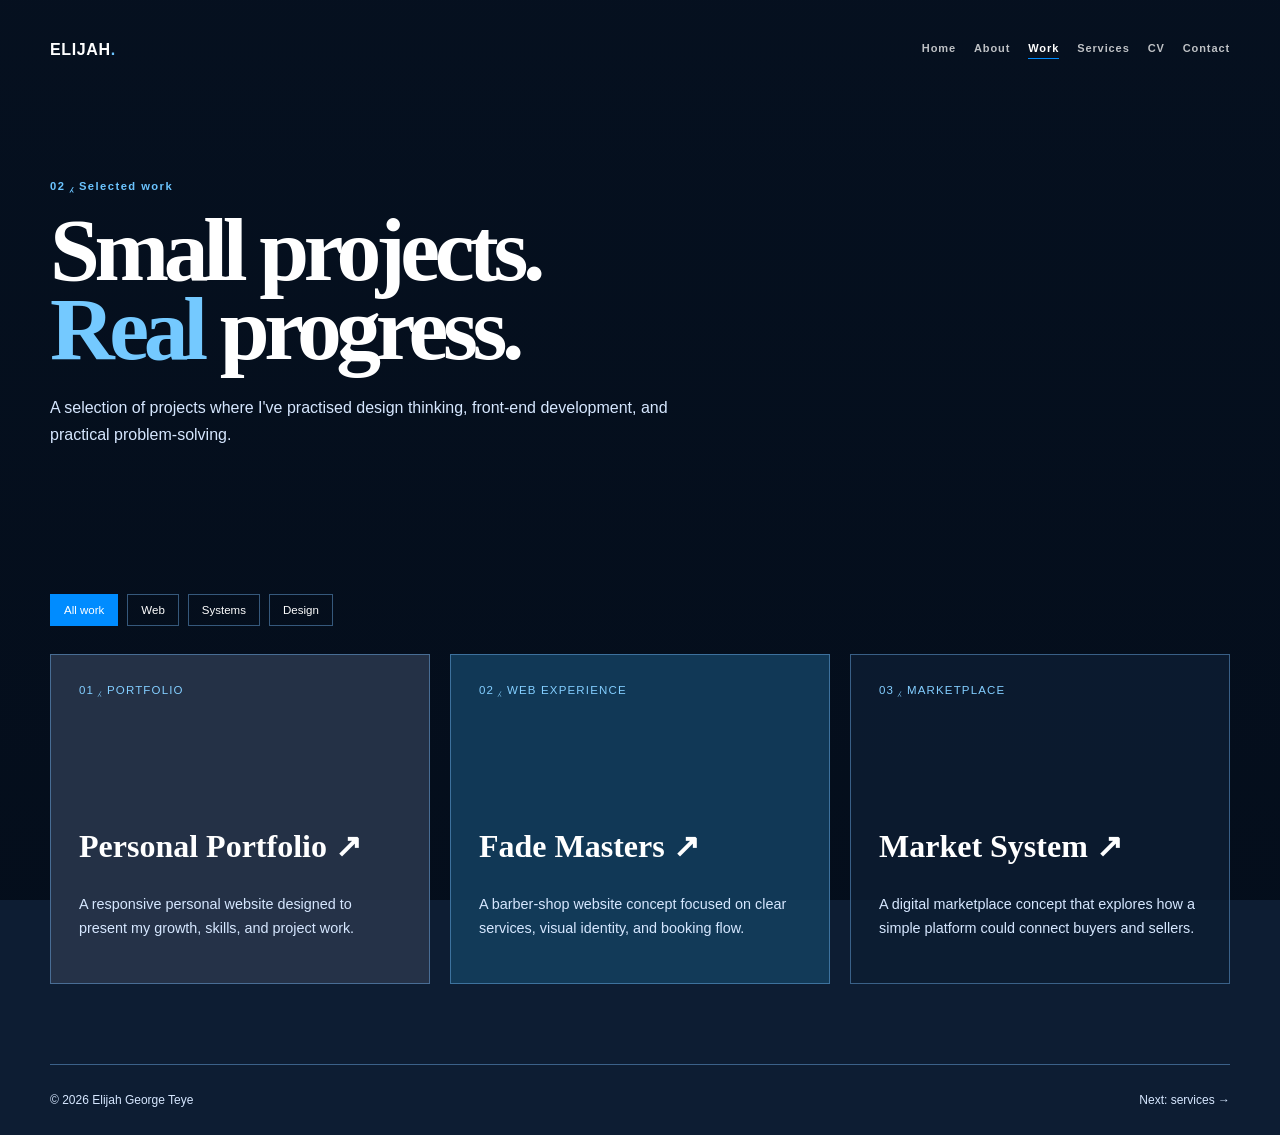
==== WORK.html @ 5e03436e "Add files via upload" ====
<!doctype html>
<html lang="en">
    <head>
        <meta charset="utf-8">
        <meta name="viewport" content="width=device-width,initial-scale=1">
        <title>Work — Elijah George Teye</title>
        <link rel="stylesheet" href="style.css">
    </head>
    <body>
        <div class="wrap">
            <header class="site-header">
                <a class="brand" href="index.html">ELIJAH<span>.</span></a>
                <button class="menu-btn" aria-label="Open menu">☰</button>
                <nav class="site-nav">
                    <a href="index.html">Home</a>
                    <a href="ABOUT.html">About</a>
                    <a class="active" href="WORK.html">Work</a>
                    <a href="SERVICES.html">Services</a>
                    <a href="CV.html">CV</a>
                    <a href="CONTACT.html">Contact</a>
                    <button class="theme-toggle">◐ Dark</button>
                </nav>
            </header>
            <main>
                <section class="page-hero reveal">
                    <div class="eyebrow">02 ⁁ Selected work</div>
                    <h1 class="page-title">Small projects.<br><span class="display-em">Real</span> progress.</h1>
                    <p>A selection of projects where I've practised design thinking, front-end development, and practical problem-solving.</p>
                </section>
                <section class="section">
                    <div class="filters">
                        <button class="filter active" data-filter="all">All work</button>
                        <button class="filter" data-filter="web">Web</button>
                        <button class="filter" data-filter="system">Systems</button>
                        <button class="filter" data-filter="design">Design</button>
                    </div>
                    <div class="projects">
                        <article class="project reveal" data-type="web design">
                            <span class="num">01 ⁁ PORTFOLIO</span>
                            <h2>Personal Portfolio ↗</h2>
                            <p>A responsive personal website designed to present my growth, skills, and project work.</p>
                        </article>
                        <article class="project reveal" data-type="web design">
                            <span class="num">02 ⁁ WEB EXPERIENCE</span>
                            <h2>Fade Masters ↗</h2>
                            <p>A barber-shop website concept focused on clear services, visual identity, and booking flow.</p>
                        </article>
                        <article class="project reveal" data-type="system">
                            <span class="num">03 ⁁ MARKETPLACE</span>
                            <h2>Market System ↗</h2>
                            <p>A digital marketplace concept that explores how a simple platform could connect buyers and sellers.</p>
                        </article>
                    </div>
                </section>
            </main>
            <footer class="site-footer">
                <span>&copy; 2026 Elijah George Teye</span>
                <a href="SERVICES.html">Next: services →</a>
            </footer>
        </div>
        <script src="app.js"></script>
    </body>
</html>
---- style.css ----
@import url('https://fonts.googleapis.com/css2?family=DM+Mono:wght@400;500&family=Manrope:wght@400;500;600;700;800&family=Playfair+Display:ital,wght@0,600;0,700;1,600&display=swap');

:root{--navy:#0d1d33;--navy2:#071221;--blue:#008cff;--light:#d6e7ff;--white:#fff;--line:rgba(121,190,255,.42)}*{box-sizing:border-box}html{scroll-behavior:smooth}body{min-height:100vh;margin:0;padding:0 40px;background-color:var(--navy);color:var(--white);font-family:Georgia,'Times New Roman',serif;background-image:linear-gradient(rgba(3,12,25,.76),rgba(3,12,25,.9)),url('about-background.png');background-size:cover;background-position:center;background-attachment:fixed}a{color:inherit;text-decoration:none}.wrap{width:min(1180px,100%);margin:auto}.site-header{min-height:100px;display:flex;align-items:center;justify-content:space-between}.brand{font-family:Arial,sans-serif;font-size:1rem;letter-spacing:.04em;font-weight:800}.brand span,.eyebrow{color:#6bc4ff}.site-nav{display:flex;gap:18px;align-items:center;font-family:Arial,sans-serif;font-size:.69rem;font-weight:bold;letter-spacing:.08em}.site-nav a{opacity:.74;border-bottom:1px solid transparent;padding-bottom:4px}.site-nav a:hover,.site-nav a.active{opacity:1;border-color:var(--blue)}.theme-toggle,.menu-btn{display:none}.hero{min-height:calc(100vh - 100px);display:flex;align-items:center;padding:70px 9vw}.hero h1,.page-title{font-size:clamp(3.4rem,7vw,7rem);line-height:.88;letter-spacing:-.06em;margin:18px 0 25px}.hero h1 em,.display-em{color:#74c9ff;font-style:normal}.hero p,.page-hero p{max-width:640px;color:var(--light);font-family:Arial,sans-serif;line-height:1.7;font-size:1rem}.hero-actions{display:flex;gap:14px;margin-top:32px}.button{display:inline-block;padding:14px 20px;border:1px solid var(--blue);font-family:Arial,sans-serif;font-size:.74rem;font-weight:bold;letter-spacing:.08em;transition:.25s}.button:hover{background:var(--blue);transform:translateY(-3px)}.button.alt{border-color:var(--line)}.ticker{display:none}.section{padding:80px 0}.section-head{margin-bottom:35px}.section-head h2{font-size:clamp(2.2rem,4vw,4.2rem);line-height:.98;max-width:720px;margin:12px 0}.eyebrow,.sticky-note{font-family:Arial,sans-serif;font-size:.7rem;letter-spacing:.13em;font-weight:bold}.grid-3,.projects{display:grid;grid-template-columns:repeat(3,1fr);gap:20px}.feature,.value,.form,.project{background:rgba(13,29,51,.84);border:1px solid var(--line)}.feature{padding:27px;min-height:220px}.feature b{display:block;font-size:1.35rem;margin:25px 0 12px}.feature p,.copy,.project p{font-family:Arial,sans-serif;color:var(--light);line-height:1.7;font-size:.9rem}.page-hero{padding:80px 0 50px}.about-grid,.cv,.contact{display:grid;grid-template-columns:.7fr 1.3fr;gap:80px}.about-copy h2{font-size:clamp(2.1rem,4vw,4rem);line-height:1;margin-top:0}.about-copy p{font-family:Arial,sans-serif;color:var(--light);line-height:1.8}.values{display:grid;grid-template-columns:1fr 1fr;gap:15px;margin-top:30px}.value{padding:20px}.value p{font-family:Arial,sans-serif;font-size:.85rem;color:var(--light)}.filters{display:flex;gap:9px;margin-bottom:28px}.filter{background:transparent;color:white;border:1px solid var(--line);padding:9px 13px;font-family:Arial,sans-serif;font-size:.72rem;cursor:pointer}.filter.active{background:var(--blue);border-color:var(--blue)}.project{min-height:330px;padding:28px;display:flex;flex-direction:column;justify-content:end;transition:.3s}.project:hover{transform:translateY(-8px);border-color:#72c7ff}.project:nth-child(1){background:rgba(40,53,74,.92)}.project:nth-child(2){background:rgba(19,61,93,.9)}.num{font-family:Arial,sans-serif;font-size:.72rem;letter-spacing:.1em;color:#83ceff;margin-bottom:auto}.project h2{font-size:2rem;margin:0 0 12px}.services-list{border-top:1px solid var(--line)}.service-row{display:grid;grid-template-columns:70px 1fr 1.2fr auto;gap:20px;align-items:center;padding:28px 0;border-bottom:1px solid var(--line)}.service-row span{font-family:Arial,sans-serif;color:#6bc4ff;font-size:.8rem}.service-row h2{font-size:1.45rem;margin:0}.service-row p,.cv-item p{font-family:Arial,sans-serif;color:var(--light);font-size:.9rem}.cv-side h2,.contact-details h2{font-size:2.5rem;margin-top:0}.cv-item,.detail{padding:20px 0;border-top:1px solid var(--line)}.cv-item h3{font-size:1.2rem;margin:8px 0}.detail small,.field label{display:block;font-family:Arial,sans-serif;font-size:.68rem;letter-spacing:.12em;color:#6bc4ff;font-weight:bold}.form{padding:32px}.field{margin-bottom:20px}.field input,.field textarea{width:100%;padding:12px 0;background:transparent;border:0;border-bottom:1px solid var(--line);color:white;font-family:Arial,sans-serif;resize:vertical}.form-status{font-family:Arial,sans-serif;color:#6bc4ff;min-height:20px}.site-footer{display:flex;justify-content:space-between;border-top:1px solid var(--line);padding:28px 0;font-family:Arial,sans-serif;font-size:.75rem;color:var(--light)}.reveal{opacity:0;transform:translateY(18px);transition:.6s}.reveal.show{opacity:1;transform:none}@media(max-width:800px){body{padding:0 20px}.site-header{min-height:75px}.menu-btn{display:block;background:none;border:0;color:white;font-size:1.35rem}.site-nav{display:none;position:absolute;top:75px;right:20px;left:20px;padding:18px;background:var(--navy2);border:1px solid var(--line);z-index:5;flex-direction:column;align-items:flex-start}.site-nav.open{display:flex}.hero{padding:60px 0;min-height:auto}.grid-3,.projects,.values,.about-grid,.cv,.contact{grid-template-columns:1fr;gap:18px}.section{padding:55px 0}.service-row{grid-template-columns:40px 1fr}.service-row p,.service-row a{grid-column:2}.site-footer{flex-direction:column;gap:10px}.page-hero{padding:55px 0 35px}}
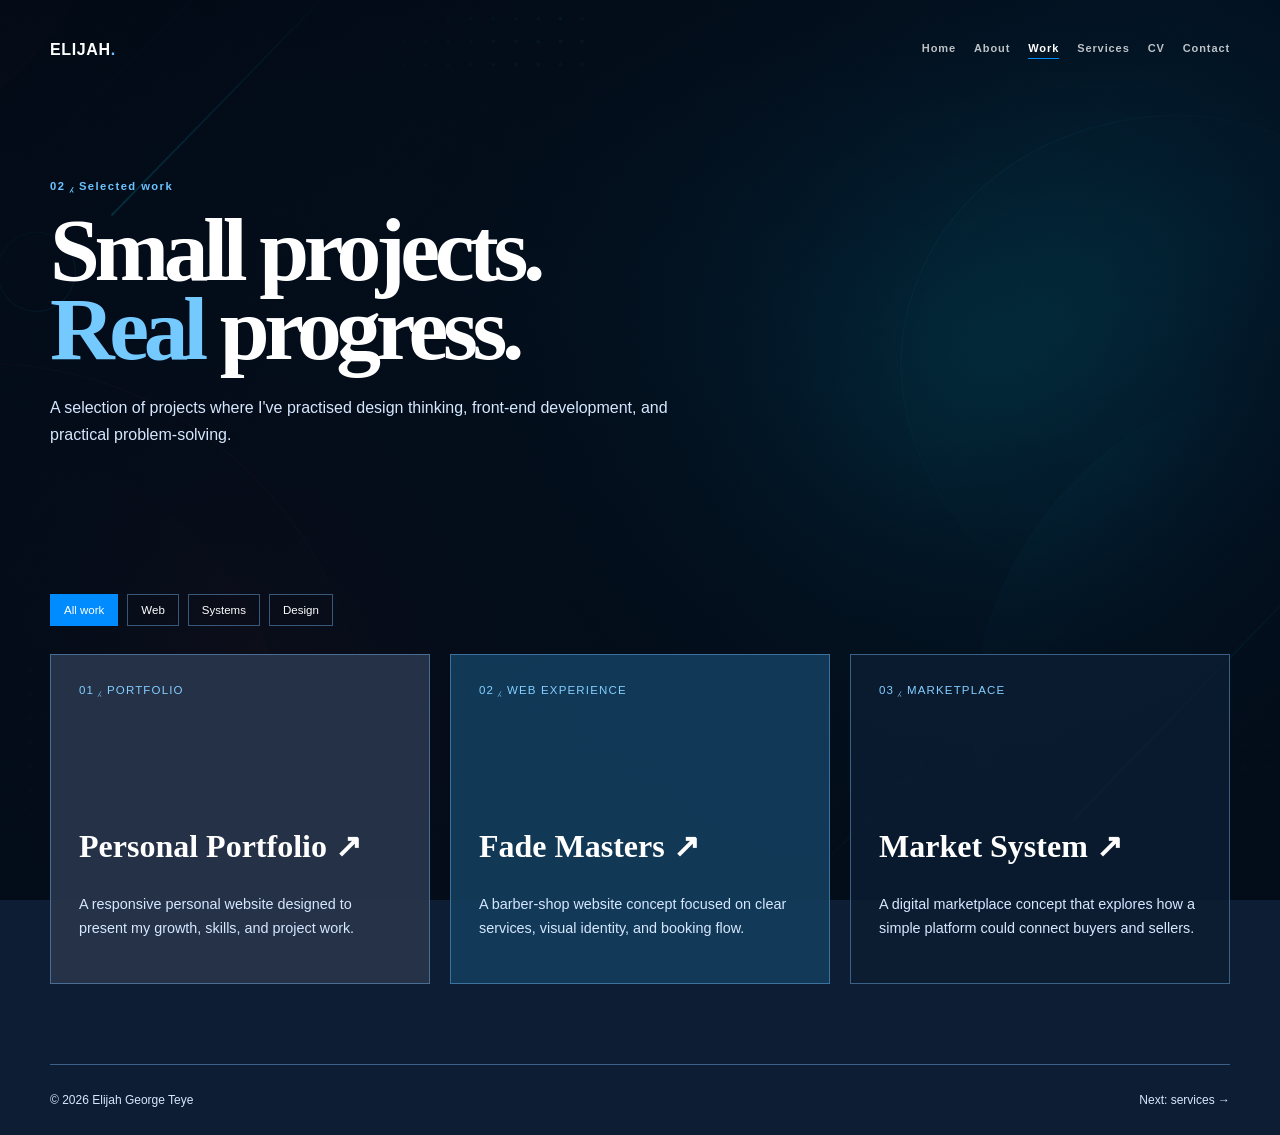
==== commit 885f3bb5: "Add GitHub link to barber-shop website project Updated project description to include a link to the " ====
--- a/WORK.html
+++ b/WORK.html
@@ -43,7 +43,7 @@
                         <article class="project reveal" data-type="web design">
                             <span class="num">02 ⁁ WEB EXPERIENCE</span>
                             <h2>Fade Masters ↗</h2>
-                            <p>A barber-shop website concept focused on clear services, visual identity, and booking flow.</p>
+                            <p><a href="https://github.com/persnmstry/Barber-Shop-Website" target="_blank" rel="noopener noreferrer">A barber-shop website concept focused on clear services, visual identity, and booking flow.</a></p>
                         </article>
                         <article class="project reveal" data-type="system">
                             <span class="num">03 ⁁ MARKETPLACE</span>
@@ -60,4 +60,4 @@
         </div>
         <script src="app.js"></script>
     </body>
-</html>+</html>
